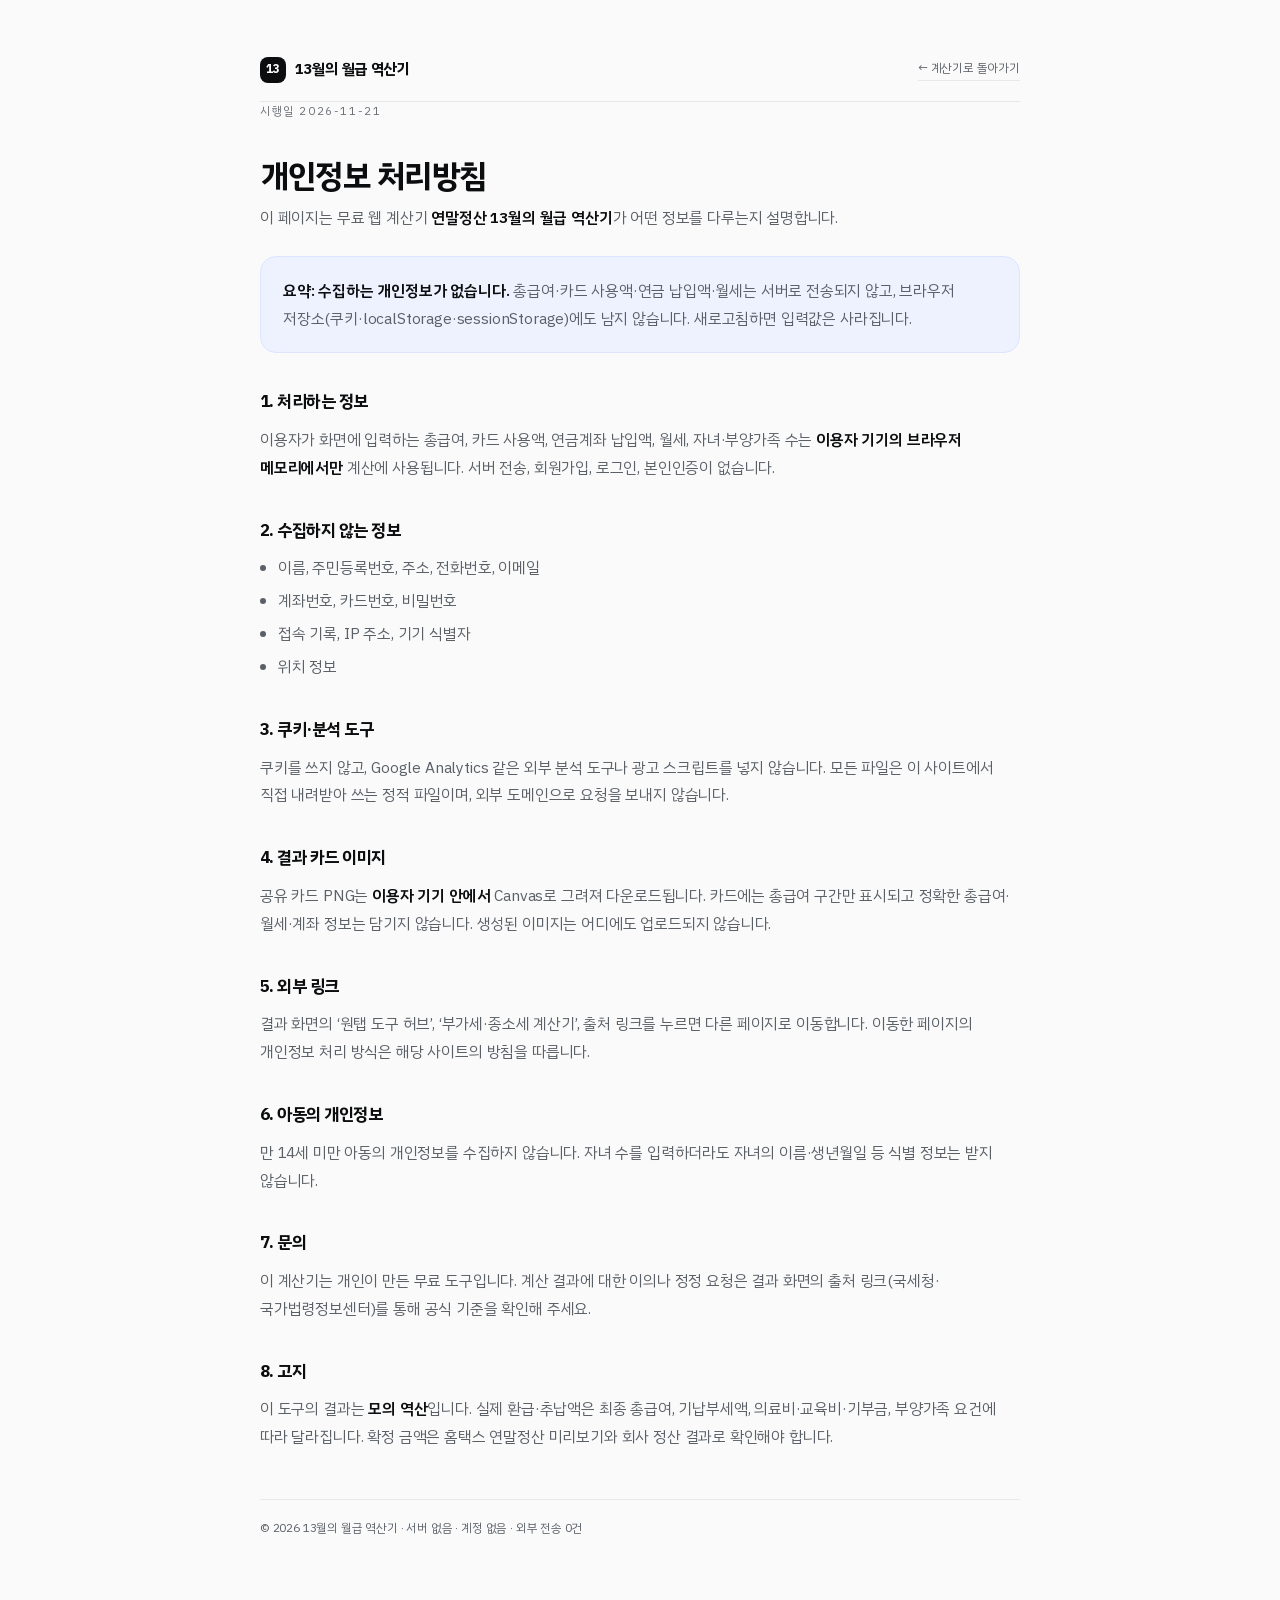
==== privacy.html @ 707fed71 "Redesign: Crisp Bento (A) — white tiles, 16px radius, cobalt accent, bento summary" ====
<!doctype html>
<html lang="ko">
<head>
<meta charset="utf-8">
<meta name="viewport" content="width=device-width, initial-scale=1">
<title>개인정보 처리방침 · 연말정산 13월의 월급 역산기</title>
<meta name="robots" content="index, follow">
<meta name="theme-color" content="#FAFAFA">
<link rel="icon" href="favicon.svg" type="image/svg+xml">
<style>
@font-face{font-family:'PlexKR';src:url('assets/fonts/plexkr-Regular.woff2') format('woff2');font-weight:400;font-display:swap}
@font-face{font-family:'PlexKR';src:url('assets/fonts/plexkr-SemiBold.woff2') format('woff2');font-weight:500 600;font-display:swap}
@font-face{font-family:'PlexKR';src:url('assets/fonts/plexkr-Bold.woff2') format('woff2');font-weight:700 900;font-display:swap}
:root{--paper:#FAFAFA;--surface:#FFFFFF;--ink:#0C0D0F;--sub:#5B6067;--muted:#6B7076;--line:#E7E8EA;--accent:#2F5BFF;--font:'PlexKR',-apple-system,'Apple SD Gothic Neo','Malgun Gothic',sans-serif}
*{box-sizing:border-box}
body{margin:0;background:var(--paper);color:var(--ink);font-family:var(--font);font-size:15.5px;line-height:1.8;letter-spacing:-.011em;word-break:keep-all;-webkit-font-smoothing:antialiased}
.wrap{width:min(760px,calc(100% - 48px));margin-inline:auto;padding:56px 0 80px}
a{color:var(--accent)}
.top{display:flex;align-items:center;justify-content:space-between;gap:16px;padding-bottom:18px;border-bottom:1px solid var(--line)}
.top strong{display:inline-flex;align-items:center;gap:9px;font-size:15px;font-weight:700;letter-spacing:-.02em}
.top .mark{width:26px;height:26px;border-radius:8px;background:var(--ink);color:#fff;display:grid;place-items:center;font-size:12px;font-weight:800;letter-spacing:-.04em}
.top a{font-size:12px;border-bottom:1px solid var(--line);text-decoration:none;color:var(--sub)}
h1{font-size:32px;font-weight:800;letter-spacing:-.045em;margin:34px 0 8px;line-height:1.22}
.date{font-size:11.5px;letter-spacing:.14em;text-transform:uppercase;color:var(--muted)}
h2{font-size:17px;font-weight:700;letter-spacing:-.03em;margin:34px 0 8px}
p{margin:0 0 12px;color:var(--sub)}
b{color:var(--ink);font-weight:600}
.box{border:1px solid #DDE4FF;background:#EEF2FF;padding:20px 22px;margin:24px 0;border-radius:16px}
.box p:last-child{margin-bottom:0}
ul{padding-left:18px;margin:0 0 12px;color:var(--sub)}
li{margin:5px 0}
footer{margin-top:48px;padding-top:18px;border-top:1px solid var(--line);font-size:12px;color:var(--muted)}
.top{border-bottom-color:var(--line)}
</style>
</head>
<body>
<div class="wrap">
  <div class="top">
    <strong><span class="mark" aria-hidden="true">13</span>13월의 월급 역산기</strong>
    <a href="index.html">← 계산기로 돌아가기</a>
  </div>

  <p class="date">시행일 2026-11-21</p>
  <h1>개인정보 처리방침</h1>
  <p>이 페이지는 무료 웹 계산기 <b>연말정산 13월의 월급 역산기</b>가 어떤 정보를 다루는지 설명합니다.</p>

  <div class="box">
    <p><b>요약: 수집하는 개인정보가 없습니다.</b> 총급여·카드 사용액·연금 납입액·월세는 서버로 전송되지 않고, 브라우저 저장소(쿠키·localStorage·sessionStorage)에도 남지 않습니다. 새로고침하면 입력값은 사라집니다.</p>
  </div>

  <h2>1. 처리하는 정보</h2>
  <p>이용자가 화면에 입력하는 총급여, 카드 사용액, 연금계좌 납입액, 월세, 자녀·부양가족 수는 <b>이용자 기기의 브라우저 메모리에서만</b> 계산에 사용됩니다. 서버 전송, 회원가입, 로그인, 본인인증이 없습니다.</p>

  <h2>2. 수집하지 않는 정보</h2>
  <ul>
    <li>이름, 주민등록번호, 주소, 전화번호, 이메일</li>
    <li>계좌번호, 카드번호, 비밀번호</li>
    <li>접속 기록, IP 주소, 기기 식별자</li>
    <li>위치 정보</li>
  </ul>

  <h2>3. 쿠키·분석 도구</h2>
  <p>쿠키를 쓰지 않고, Google Analytics 같은 외부 분석 도구나 광고 스크립트를 넣지 않습니다. 모든 파일은 이 사이트에서 직접 내려받아 쓰는 정적 파일이며, 외부 도메인으로 요청을 보내지 않습니다.</p>

  <h2>4. 결과 카드 이미지</h2>
  <p>공유 카드 PNG는 <b>이용자 기기 안에서</b> Canvas로 그려져 다운로드됩니다. 카드에는 총급여 구간만 표시되고 정확한 총급여·월세·계좌 정보는 담기지 않습니다. 생성된 이미지는 어디에도 업로드되지 않습니다.</p>

  <h2>5. 외부 링크</h2>
  <p>결과 화면의 ‘원탭 도구 허브’, ‘부가세·종소세 계산기’, 출처 링크를 누르면 다른 페이지로 이동합니다. 이동한 페이지의 개인정보 처리 방식은 해당 사이트의 방침을 따릅니다.</p>

  <h2>6. 아동의 개인정보</h2>
  <p>만 14세 미만 아동의 개인정보를 수집하지 않습니다. 자녀 수를 입력하더라도 자녀의 이름·생년월일 등 식별 정보는 받지 않습니다.</p>

  <h2>7. 문의</h2>
  <p>이 계산기는 개인이 만든 무료 도구입니다. 계산 결과에 대한 이의나 정정 요청은 결과 화면의 출처 링크(국세청·국가법령정보센터)를 통해 공식 기준을 확인해 주세요.</p>

  <h2>8. 고지</h2>
  <p>이 도구의 결과는 <b>모의 역산</b>입니다. 실제 환급·추납액은 최종 총급여, 기납부세액, 의료비·교육비·기부금, 부양가족 요건에 따라 달라집니다. 확정 금액은 홈택스 연말정산 미리보기와 회사 정산 결과로 확인해야 합니다.</p>

  <footer>
    <p>© 2026 13월의 월급 역산기 · 서버 없음 · 계정 없음 · 외부 전송 0건</p>
  </footer>
</div>
</body>
</html>
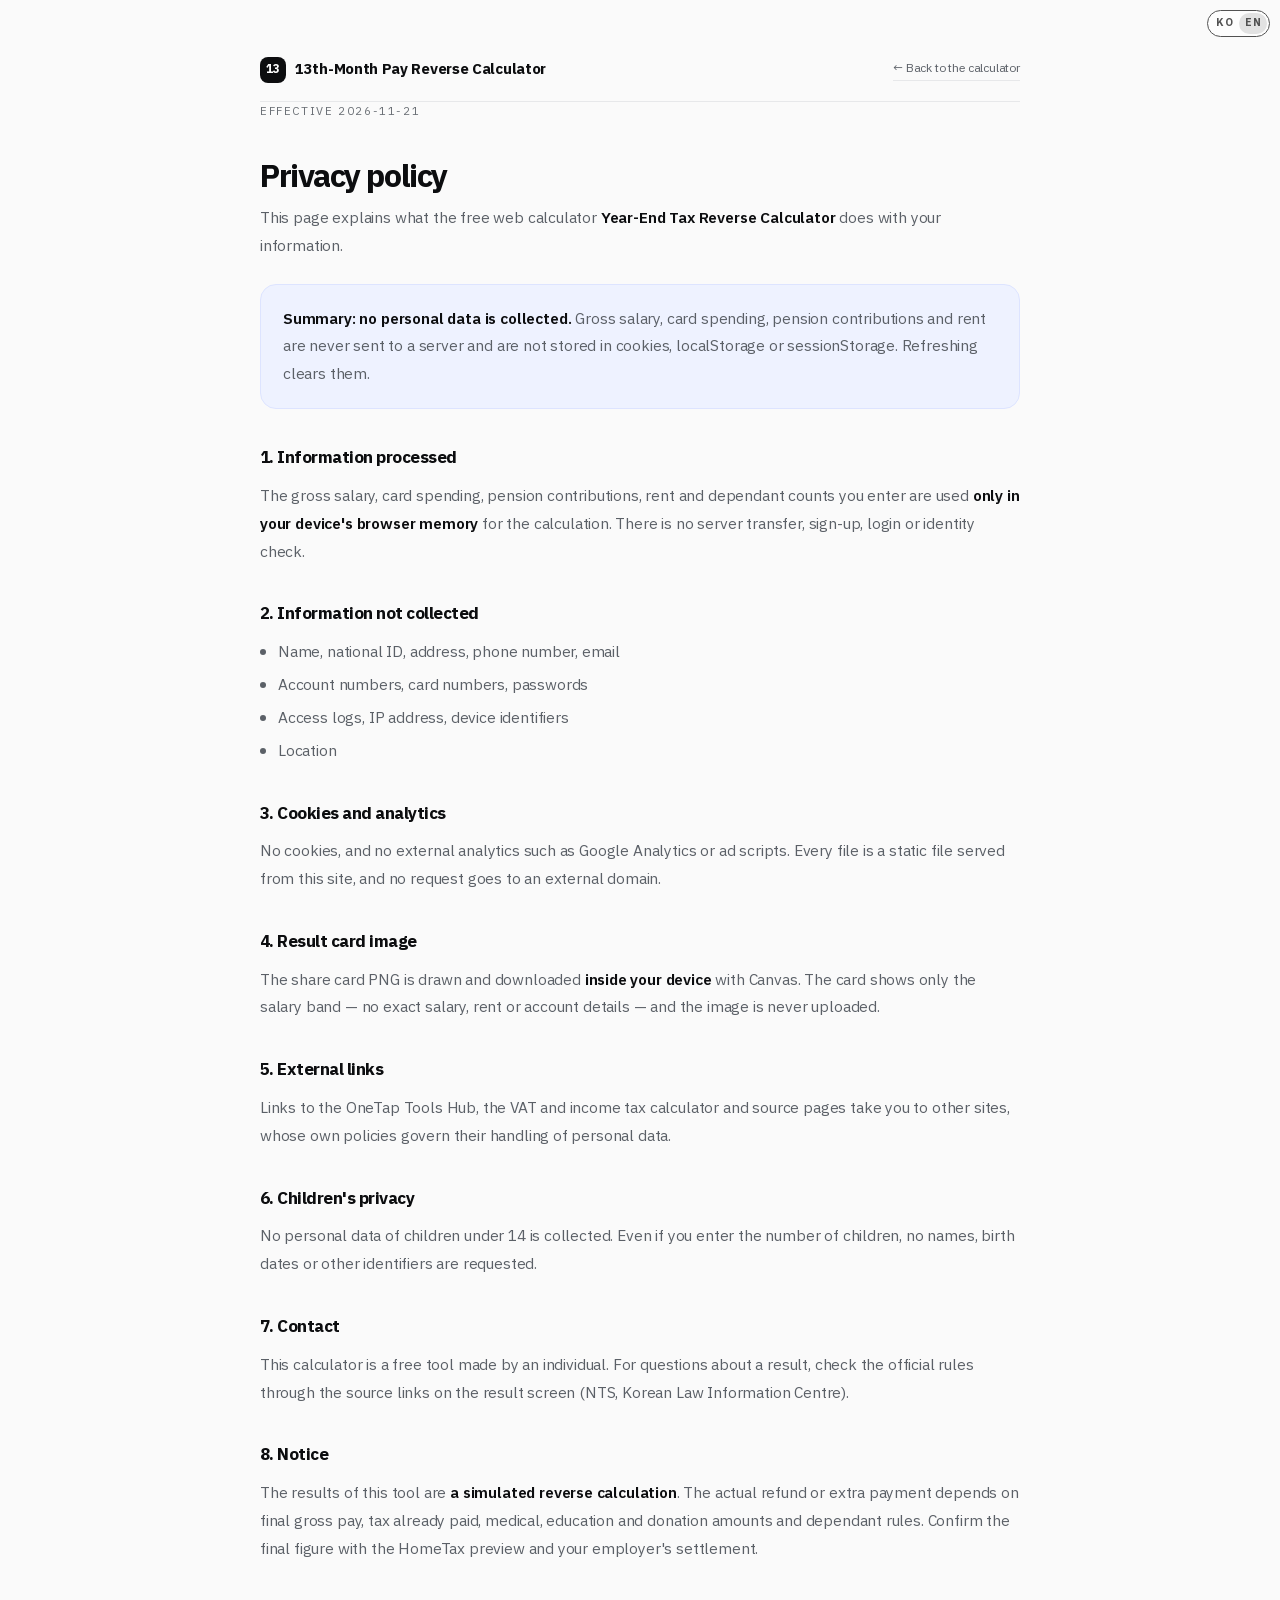
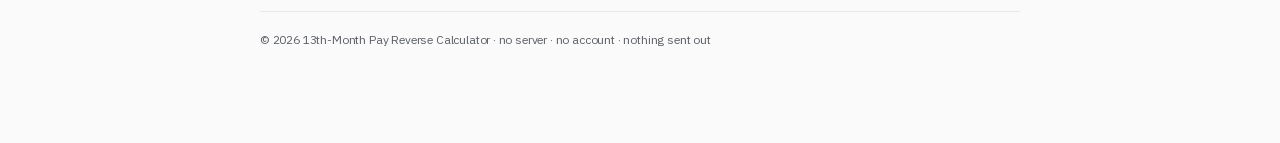
==== commit 2d9815c7: "feat(i18n): KO/EN language switch (URL ?lang, localStorage onetap_lang, browser locale)" ====
--- a/privacy.html
+++ b/privacy.html
@@ -81,5 +81,6 @@
     <p>© 2026 13월의 월급 역산기 · 서버 없음 · 계정 없음 · 외부 전송 0건</p>
   </footer>
 </div>
+<script src="i18n.js"></script>
 </body>
 </html>
